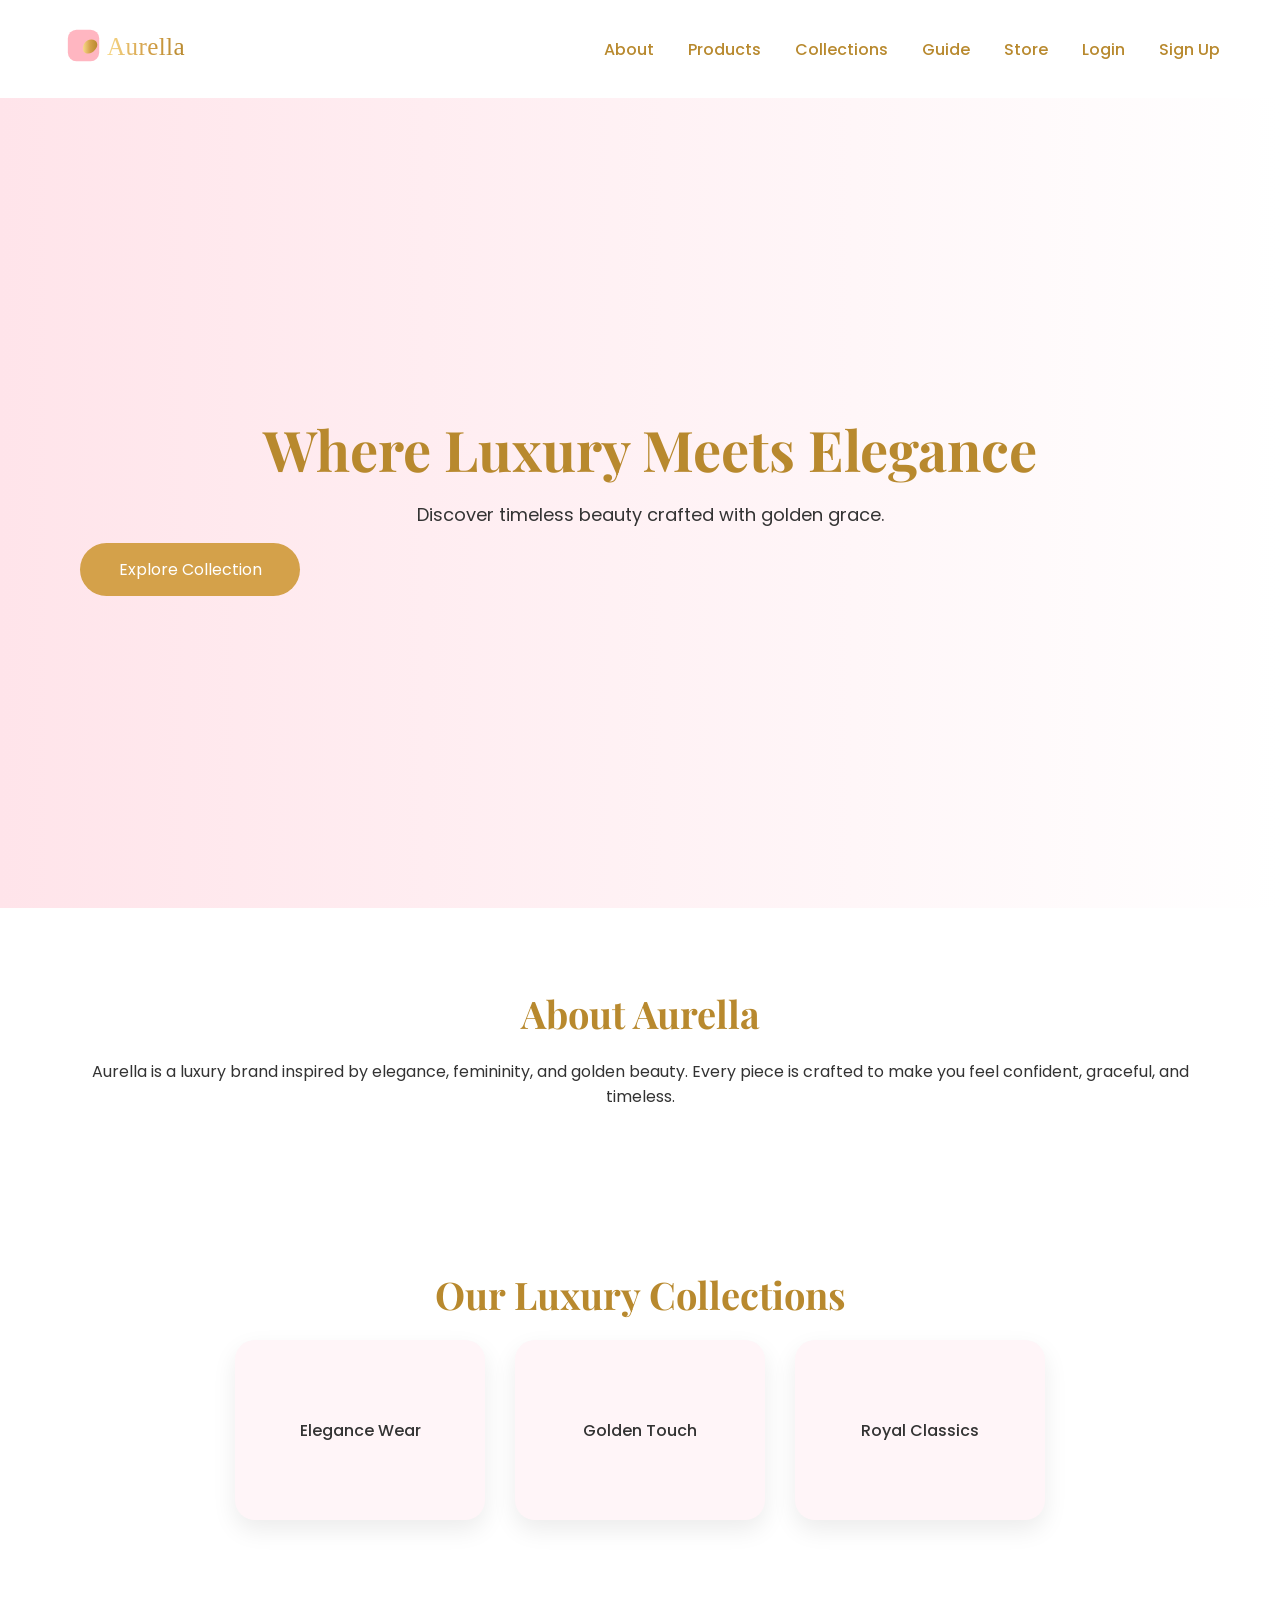
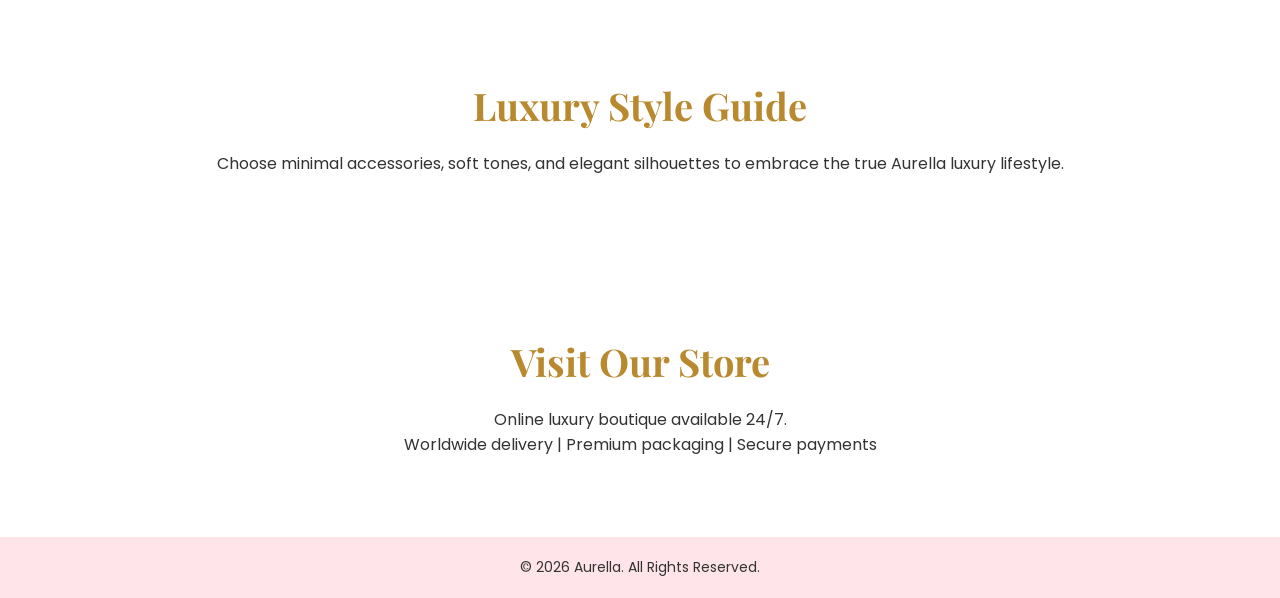
==== Aurella_Clone/index.html @ fab37b45 "Update files commit" ====
<!doctype html>
<html lang="en">
  <head>
    <meta charset="UTF-8" />
    <meta name="viewport" content="width=device-width, initial-scale=1.0" />
    <title>Aurella | Luxury Redefined</title>

    <link rel="stylesheet" href="style.css" />
    <link
      href="https://fonts.googleapis.com/css2?family=Playfair+Display:wght@400;600&family=Poppins:wght@300;400;500&display=swap"
      rel="stylesheet" />
  </head>

  <body>
    <!-- HEADER -->
    <header class="navbar">
      <div class="logo">
        <img src="aurella_logo_custom.svg" alt="Aurella Luxury Logo" />
      </div>
      <nav>
        <a href="#about">About</a>
        <a href="product.html">Products</a>
        <a href="#collection">Collections</a>
        <a href="#guide">Guide</a>
        <a href="#store">Store</a>
        <a href="login.html" class="auth-btn">Login</a>
        <a href="signup.html" class="auth-btn signup">Sign Up</a>
      </nav>
    </header>

    <!-- HERO / MAIN -->
    <section class="main">
      <h1>Where Luxury Meets Elegance</h1>
      <p>Discover timeless beauty crafted with golden grace.</p>
      <a href="product.html" class="main- btn">Explore Collection</a>
    </section>

    <!-- ABOUT -->
    <section id="about">
      <h2>About Aurella</h2>
      <p>
        Aurella is a luxury brand inspired by elegance, femininity, and golden
        beauty. Every piece is crafted to make you feel confident, graceful, and
        timeless.
      </p>
    </section>

    <!-- COLLECTION -->
    <section id="collection">
      <h2>Our Luxury Collections</h2>
      <div class="cards">
        <div class="card">Elegance Wear</div>
        <div class="card">Golden Touch</div>
        <div class="card">Royal Classics</div>
      </div>
    </section>

    <!-- GUIDE -->
    <section id="guide">
      <h2>Luxury Style Guide</h2>
      <p>
        Choose minimal accessories, soft tones, and elegant silhouettes to
        embrace the true Aurella luxury lifestyle.
      </p>
    </section>

    <!-- STORE -->
    <section id="store">
      <h2>Visit Our Store</h2>
      <p>
        Online luxury boutique available 24/7.<br />
        Worldwide delivery | Premium packaging | Secure payments
      </p>
    </section>

    <!-- FOOTER -->
    <footer class="footer">
      <p>© 2026 Aurella. All Rights Reserved.</p>
    </footer>

    <script src="script.js"></script>
  </body>
</html>
---- Aurella_Clone/style.css ----
* {
  margin: 0;
  padding: 0;
  box-sizing: border-box;
}

body {
  font-family: "Poppins", sans-serif;
  background: #fff;
  color: #333;
}

/* ================= USER (Login / Signup) ================= */
.user {
  min-height: 80vh;
  display: flex;
  flex-direction: column;
  justify-content: center;
  align-items: center;
  background: linear-gradient(to right, #ffe4ea, #fff);
}

.user h2 {
  font-family: "Playfair Display", serif;
  color: #b8892e;
  font-size: 36px;
  margin-bottom: 20px;
}

.user form {
  background: white;
  padding: 40px;
  border-radius: 20px;
  width: 350px;
  box-shadow: 0 20px 40px rgba(0, 0, 0, 0.1);
}

.user input {
  width: 100%;
  padding: 12px;
  margin-bottom: 15px;
  border-radius: 30px;
  border: 1px solid #ddd;
}

.user button {
  width: 100%;
  padding: 12px;
  background-color: #d4a14a;
  border: none;
  color: white;
  font-size: 16px;
  border-radius: 30px;
  cursor: pointer;
}

.user a {
  color: #b8892e;
  text-decoration: none;
  font-weight: 500;
}

/* ================= NAVBAR ================= */
.navbar {
  display: flex;
  justify-content: space-between;
  align-items: center;
  padding: 18px 60px;
  position: sticky;
  top: 0;
  background: #fff;
  z-index: 10;
}

.logo img {
  height: 55px;
}

nav a {
  margin-left: 30px;
  text-decoration: none;
  color: #b8892e;
  font-weight: 500;
}

/* ================= HOME MAIN ================= */
.main {
  height: 90vh;
  background: linear-gradient(to right, #ffe4ea, #fff);
  display: flex;
  flex-direction: column;
  justify-content: center;
  padding-left: 80px;
}

.main h1 {
  font-family: "Playfair Display", serif;
  font-size: 56px;
  color: #b8892e;
}

.main p {
  margin: 15px 0;
  font-size: 18px;
}

.main .btn {
  display: inline-block;
  width: 220px;
  padding: 14px;
  text-align: center;
  background: #d4a14a;
  color: white;
  text-decoration: none;
  border-radius: 30px;
  font-size: 16px;
}

/* ================= SECTIONS ================= */
section {
  padding: 80px 60px;
  text-align: center;
}

section h2 {
  font-family: "Playfair Display", serif;
  font-size: 38px;
  color: #b8892e;
  margin-bottom: 20px;
}

/* ================= COLLECTION ================= */
.cards {
  display: flex;
  justify-content: center;
  gap: 30px;
}

.card {
  width: 250px;
  height: 180px;
  background: #fff5f8;
  border-radius: 20px;
  display: flex;
  align-items: center;
  justify-content: center;
  font-weight: 500;
  box-shadow: 0 10px 25px rgba(0, 0, 0, 0.08);
}

/* ================= PRODUCT ================= */
.product-main {
  height: 40vh;
  background: linear-gradient(to right, #ffe4ea, #fff);
  display: flex;
  flex-direction: column;
  justify-content: center;
  align-items: center;
}

.product-main h1 {
  font-family: "Playfair Display", serif;
  font-size: 52px;
  color: #b8892e;
}

.product-main p {
  font-size: 18px;
  margin-top: 10px;
}

.product-card {
  background: #fff;
  border-radius: 20px;
  overflow: hidden;
  text-align: center;
  box-shadow: 0 10px 25px rgba(0, 0, 0, 0.08);
  transition: 0.4s ease;
}

.product-card:hover {
  transform: translateY(-10px);
}

.product-card img {
  width: 50%;
  height: 280px;
  object-fit: contain;
}

.product-card h3 {
  margin: 15px 0 5px;
  font-size: 18px;
}

.product-card p {
  font-size: 16px;
  color: #b8892e;
}

.product-card button {
  background: linear-gradient(to right, #f6d365, #d4a14a);
  border: none;
  padding: 10px 25px;
  color: #fff;
  font-size: 14px;
  border-radius: 30px;
  cursor: pointer;
}

/* ================= FOOTER ================= */
.footer {
  background: #ffe4ea;
  padding: 20px;
  text-align: center;
  font-size: 14px;
}
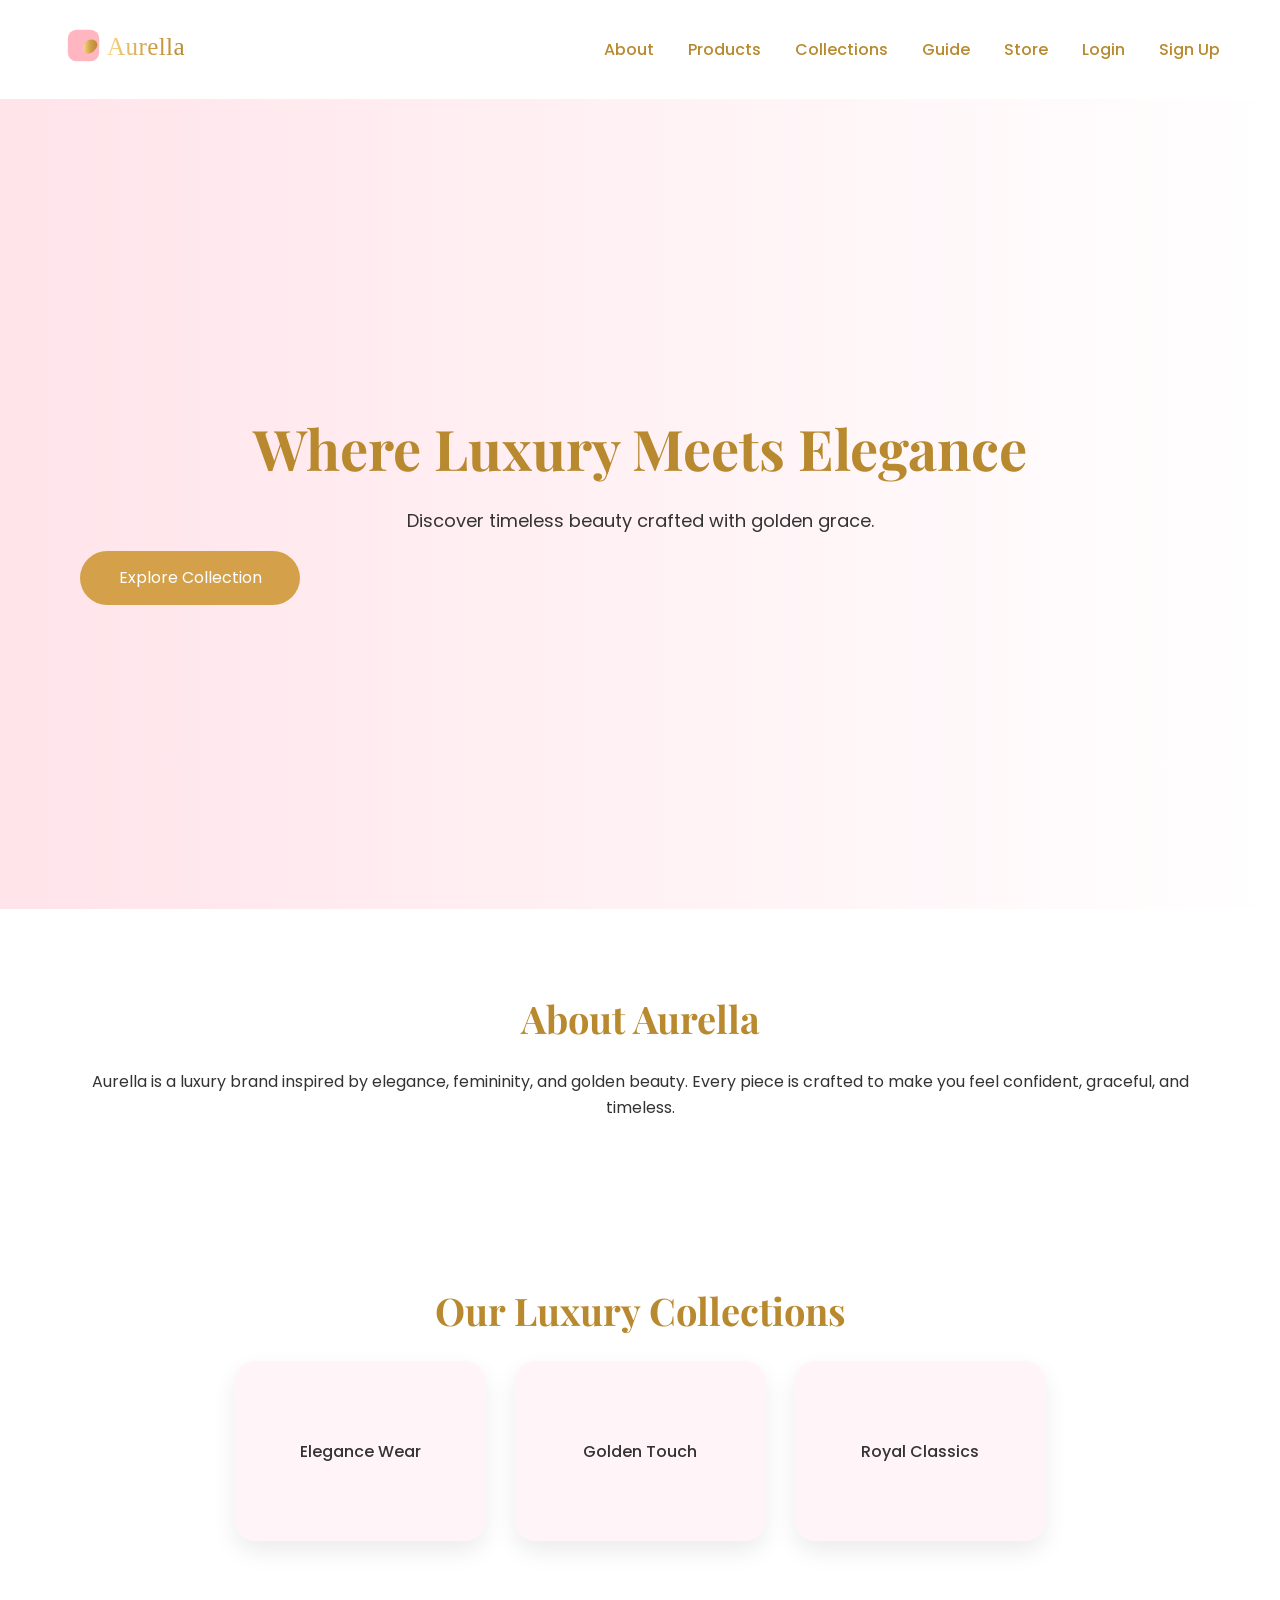
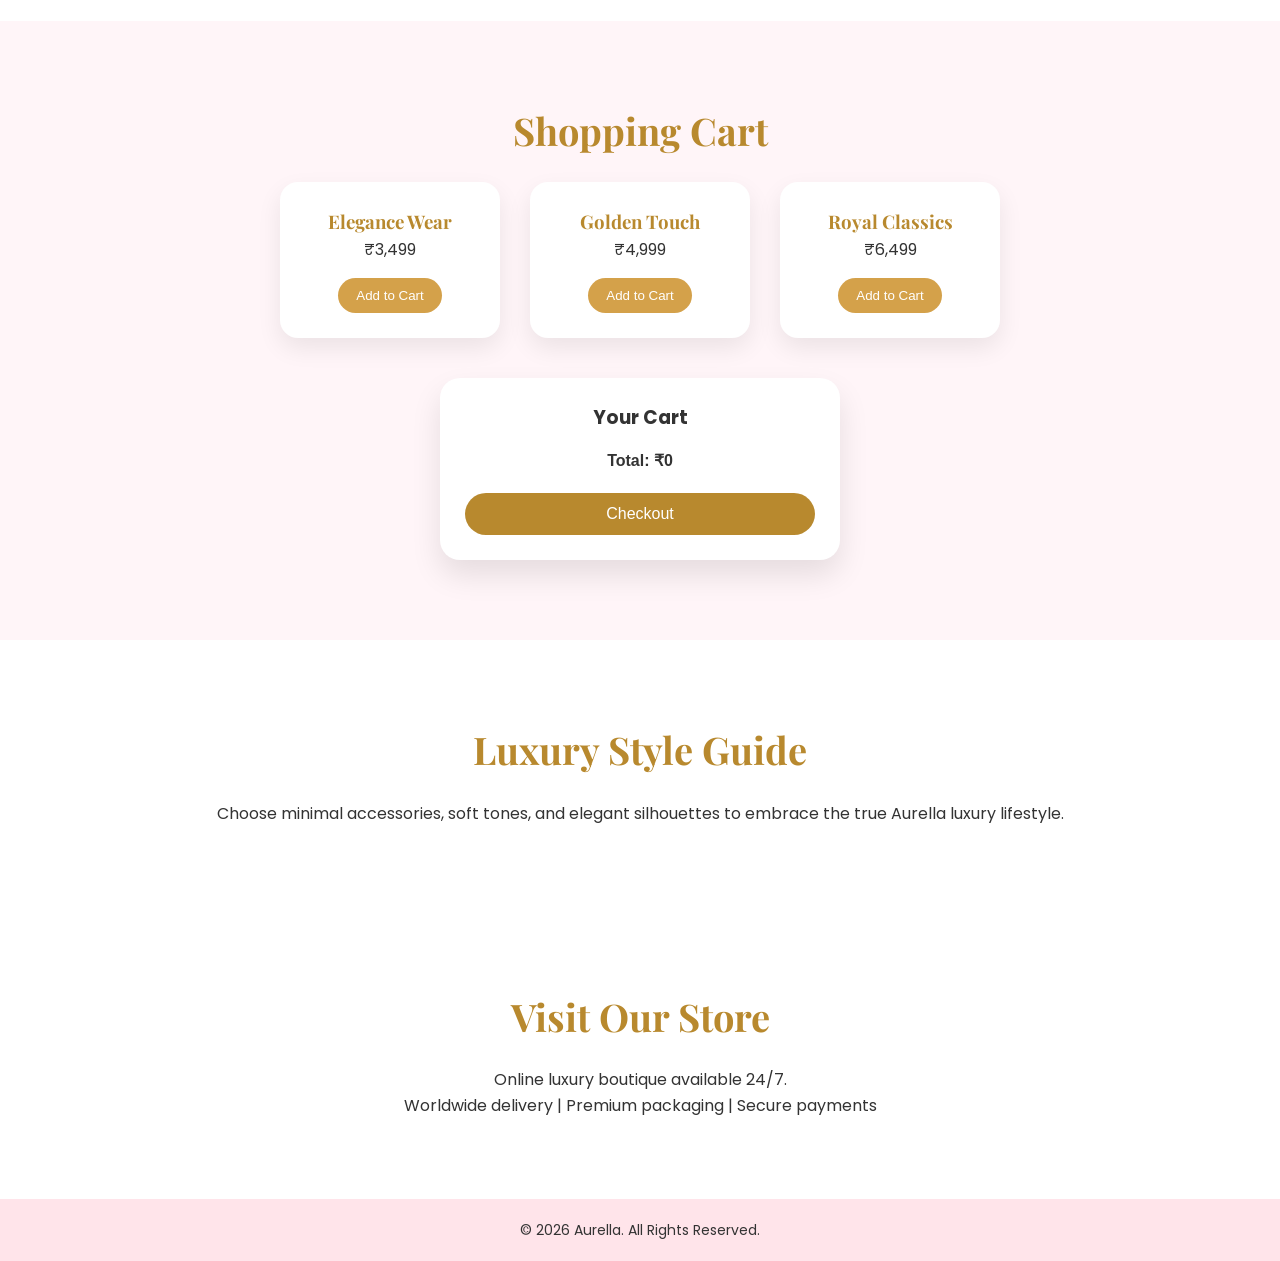
==== commit 4626e609: "Updates file commit" ====
--- a/Aurella_Clone/index.html
+++ b/Aurella_Clone/index.html
@@ -55,6 +55,39 @@
       </div>
     </section>
 
+    <!--Shopping Cart-->
+    <section class="cart-section" id="cart">
+      <h2>Shopping Cart</h2>
+
+      <div class="products">
+        <div class="product">
+          <h3>Elegance Wear</h3>
+          <p>₹3,499</p>
+          <button onclick="addToCart('Elegance Wear', 3499)">
+            Add to Cart
+          </button>
+        </div>
+        <div class="product">
+          <h3>Golden Touch</h3>
+          <p>₹4,999</p>
+          <button onclick="addToCart('Golden Touch', 4999)">Add to Cart</button>
+        </div>
+        <div class="product">
+          <h3>Royal Classics</h3>
+          <p>₹6,499</p>
+          <button onclick="addToCart('Royal Classics', 6499)">
+            Add to Cart
+          </button>
+        </div>
+      </div>
+
+      <div class="cart-box">
+        <h3>Your Cart</h3>
+        <ul id="cart-items"></ul>
+        <p class="total">Total: ₹<span id="total">0</span></p>
+        <button class="checkout" onclick="checkout()">Checkout</button>
+      </div>
+    </section>
     <!-- GUIDE -->
     <section id="guide">
       <h2>Luxury Style Guide</h2>
--- a/Aurella_Clone/style.css
+++ b/Aurella_Clone/style.css
@@ -1,3 +1,4 @@
+/*  GLOBAL  */
 * {
   margin: 0;
   padding: 0;
@@ -8,9 +9,10 @@
   font-family: "Poppins", sans-serif;
   background: #fff;
   color: #333;
-}
-
-/* ================= USER (Login / Signup) ================= */
+  line-height: 1.6;
+}
+
+/*  USER (Login / Signup)  */
 .user {
   min-height: 80vh;
   display: flex;
@@ -28,19 +30,25 @@
 }
 
 .user form {
-  background: white;
+  background: #fff;
   padding: 40px;
   border-radius: 20px;
-  width: 350px;
+  width: 100%;
+  max-width: 350px;
   box-shadow: 0 20px 40px rgba(0, 0, 0, 0.1);
 }
 
 .user input {
   width: 100%;
-  padding: 12px;
+  padding: 12px 16px;
   margin-bottom: 15px;
   border-radius: 30px;
   border: 1px solid #ddd;
+  outline: none;
+}
+
+.user input:focus {
+  border-color: #d4a14a;
 }
 
 .user button {
@@ -48,7 +56,7 @@
   padding: 12px;
   background-color: #d4a14a;
   border: none;
-  color: white;
+  color: #fff;
   font-size: 16px;
   border-radius: 30px;
   cursor: pointer;
@@ -60,7 +68,7 @@
   font-weight: 500;
 }
 
-/* ================= NAVBAR ================= */
+/*  NAVBAR  */
 .navbar {
   display: flex;
   justify-content: space-between;
@@ -69,7 +77,7 @@
   position: sticky;
   top: 0;
   background: #fff;
-  z-index: 10;
+  z-index: 100;
 }
 
 .logo img {
@@ -81,16 +89,21 @@
   text-decoration: none;
   color: #b8892e;
   font-weight: 500;
-}
-
-/* ================= HOME MAIN ================= */
+  transition: 0.3s;
+}
+
+nav a:hover {
+  color: #d4a14a;
+}
+
+/*  HOME MAIN  */
 .main {
-  height: 90vh;
+  min-height: 90vh;
   background: linear-gradient(to right, #ffe4ea, #fff);
   display: flex;
   flex-direction: column;
   justify-content: center;
-  padding-left: 80px;
+  padding: 0 80px;
 }
 
 .main h1 {
@@ -110,13 +123,13 @@
   padding: 14px;
   text-align: center;
   background: #d4a14a;
-  color: white;
+  color: #fff;
   text-decoration: none;
   border-radius: 30px;
   font-size: 16px;
 }
 
-/* ================= SECTIONS ================= */
+/*  SECTIONS  */
 section {
   padding: 80px 60px;
   text-align: center;
@@ -129,11 +142,12 @@
   margin-bottom: 20px;
 }
 
-/* ================= COLLECTION ================= */
+/*  COLLECTION  */
 .cards {
   display: flex;
   justify-content: center;
   gap: 30px;
+  flex-wrap: wrap;
 }
 
 .card {
@@ -148,9 +162,83 @@
   box-shadow: 0 10px 25px rgba(0, 0, 0, 0.08);
 }
 
-/* ================= PRODUCT ================= */
+/* CART  */
+.cart-section {
+  background: #fff5f8;
+}
+
+.products {
+  display: flex;
+  justify-content: center;
+  gap: 30px;
+  margin-bottom: 40px;
+  flex-wrap: wrap;
+}
+
+.product {
+  background: #fff;
+  padding: 25px;
+  width: 220px;
+  border-radius: 18px;
+  box-shadow: 0 10px 25px rgba(0, 0, 0, 0.08);
+}
+
+.product h3 {
+  font-family: "Playfair Display", serif;
+  color: #b8892e;
+}
+
+.product button {
+  margin-top: 15px;
+  padding: 10px 18px;
+  border: none;
+  background: #d4a14a;
+  color: #fff;
+  border-radius: 20px;
+  cursor: pointer;
+}
+
+.cart-box {
+  max-width: 400px;
+  margin: auto;
+  background: #fff;
+  padding: 25px;
+  border-radius: 20px;
+  box-shadow: 0 15px 30px rgba(0, 0, 0, 0.1);
+}
+
+.cart-box ul {
+  list-style: none;
+  margin: 15px 0;
+  padding: 0;
+}
+
+.cart-box li {
+  display: flex;
+  justify-content: space-between;
+  margin-bottom: 10px;
+}
+
+.total {
+  font-weight: 600;
+  margin-top: 15px;
+}
+
+.checkout {
+  width: 100%;
+  margin-top: 20px;
+  padding: 12px;
+  border: none;
+  background: #b8892e;
+  color: #fff;
+  font-size: 16px;
+  border-radius: 25px;
+  cursor: pointer;
+}
+
+/*  PRODUCT  */
 .product-main {
-  height: 40vh;
+  min-height: 40vh;
   background: linear-gradient(to right, #ffe4ea, #fff);
   display: flex;
   flex-direction: column;
@@ -175,7 +263,7 @@
   overflow: hidden;
   text-align: center;
   box-shadow: 0 10px 25px rgba(0, 0, 0, 0.08);
-  transition: 0.4s ease;
+  transition: transform 0.4s ease;
 }
 
 .product-card:hover {
@@ -183,9 +271,11 @@
 }
 
 .product-card img {
-  width: 50%;
+  width: 100%;
+  max-width: 220px;
   height: 280px;
   object-fit: contain;
+  margin: auto;
 }
 
 .product-card h3 {
@@ -199,6 +289,7 @@
 }
 
 .product-card button {
+  margin: 15px 0 25px;
   background: linear-gradient(to right, #f6d365, #d4a14a);
   border: none;
   padding: 10px 25px;
@@ -208,7 +299,7 @@
   cursor: pointer;
 }
 
-/* ================= FOOTER ================= */
+/*  FOOTER  */
 .footer {
   background: #ffe4ea;
   padding: 20px;
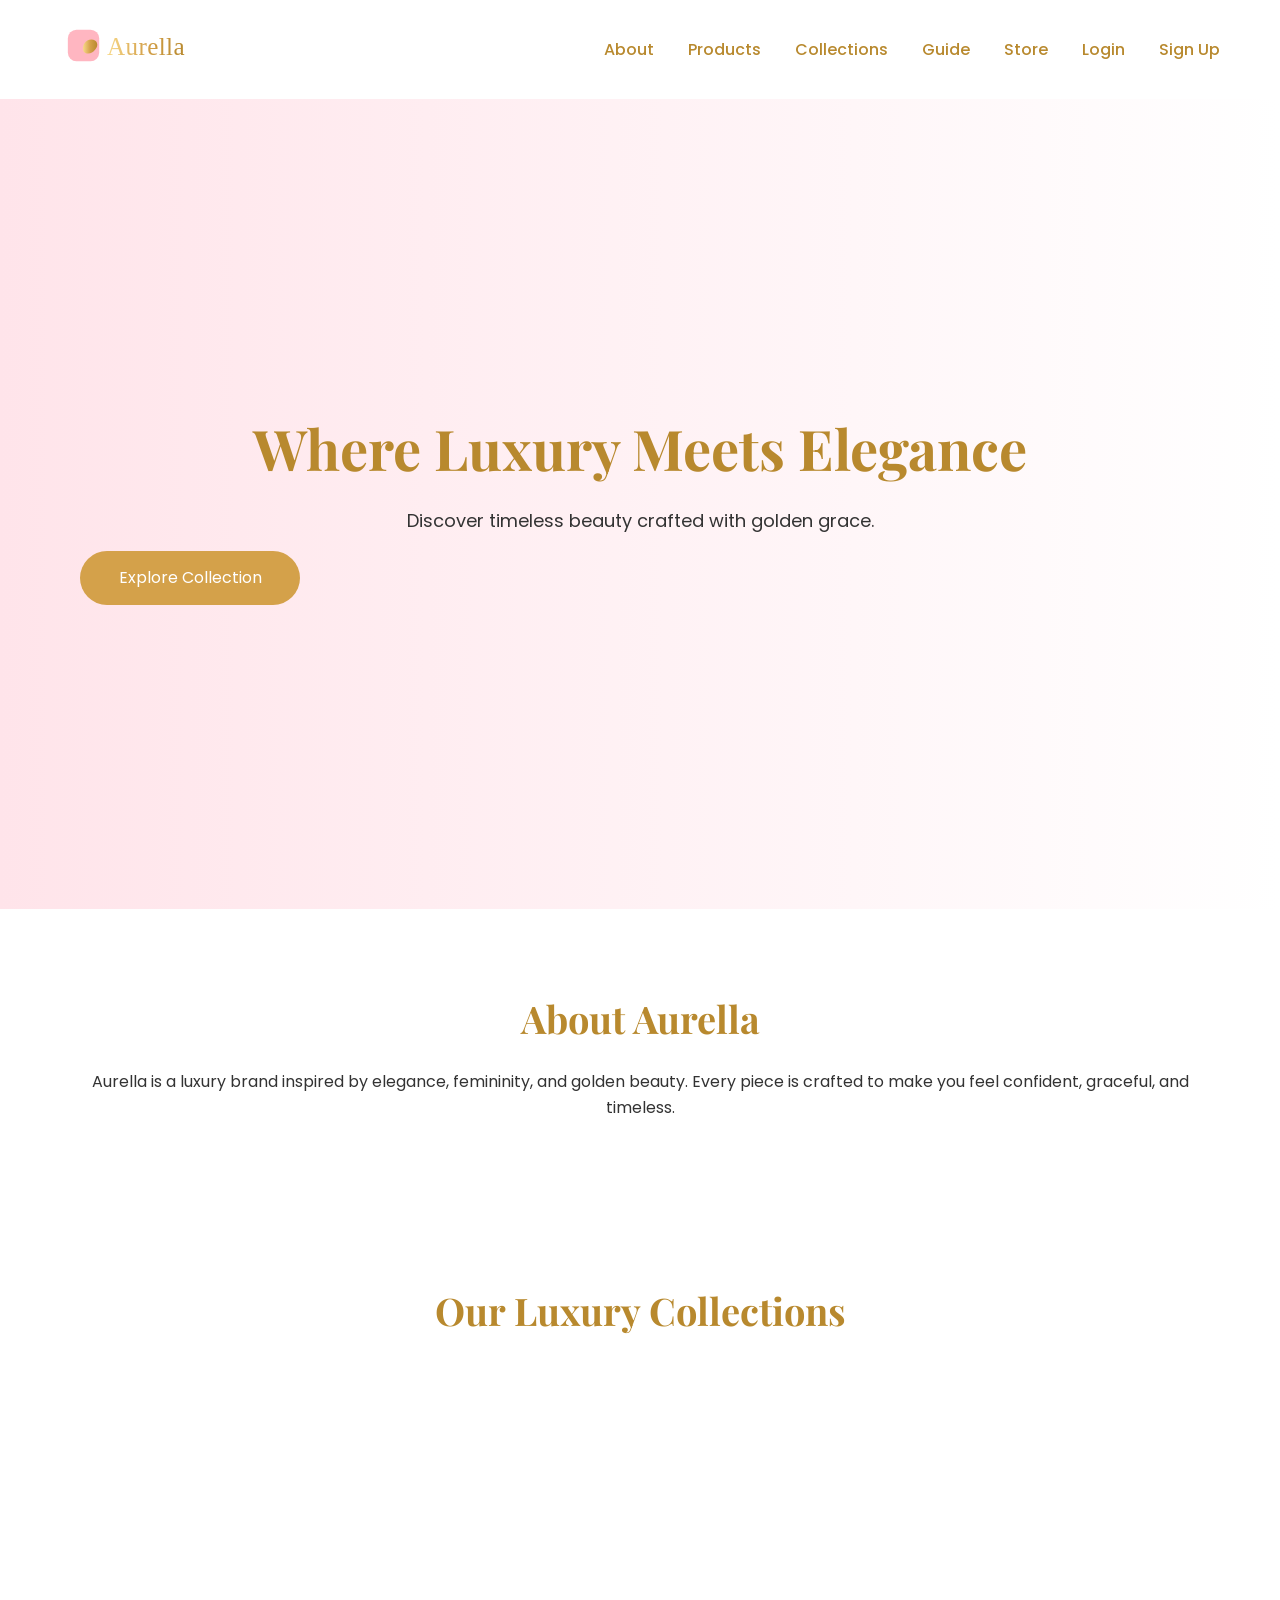
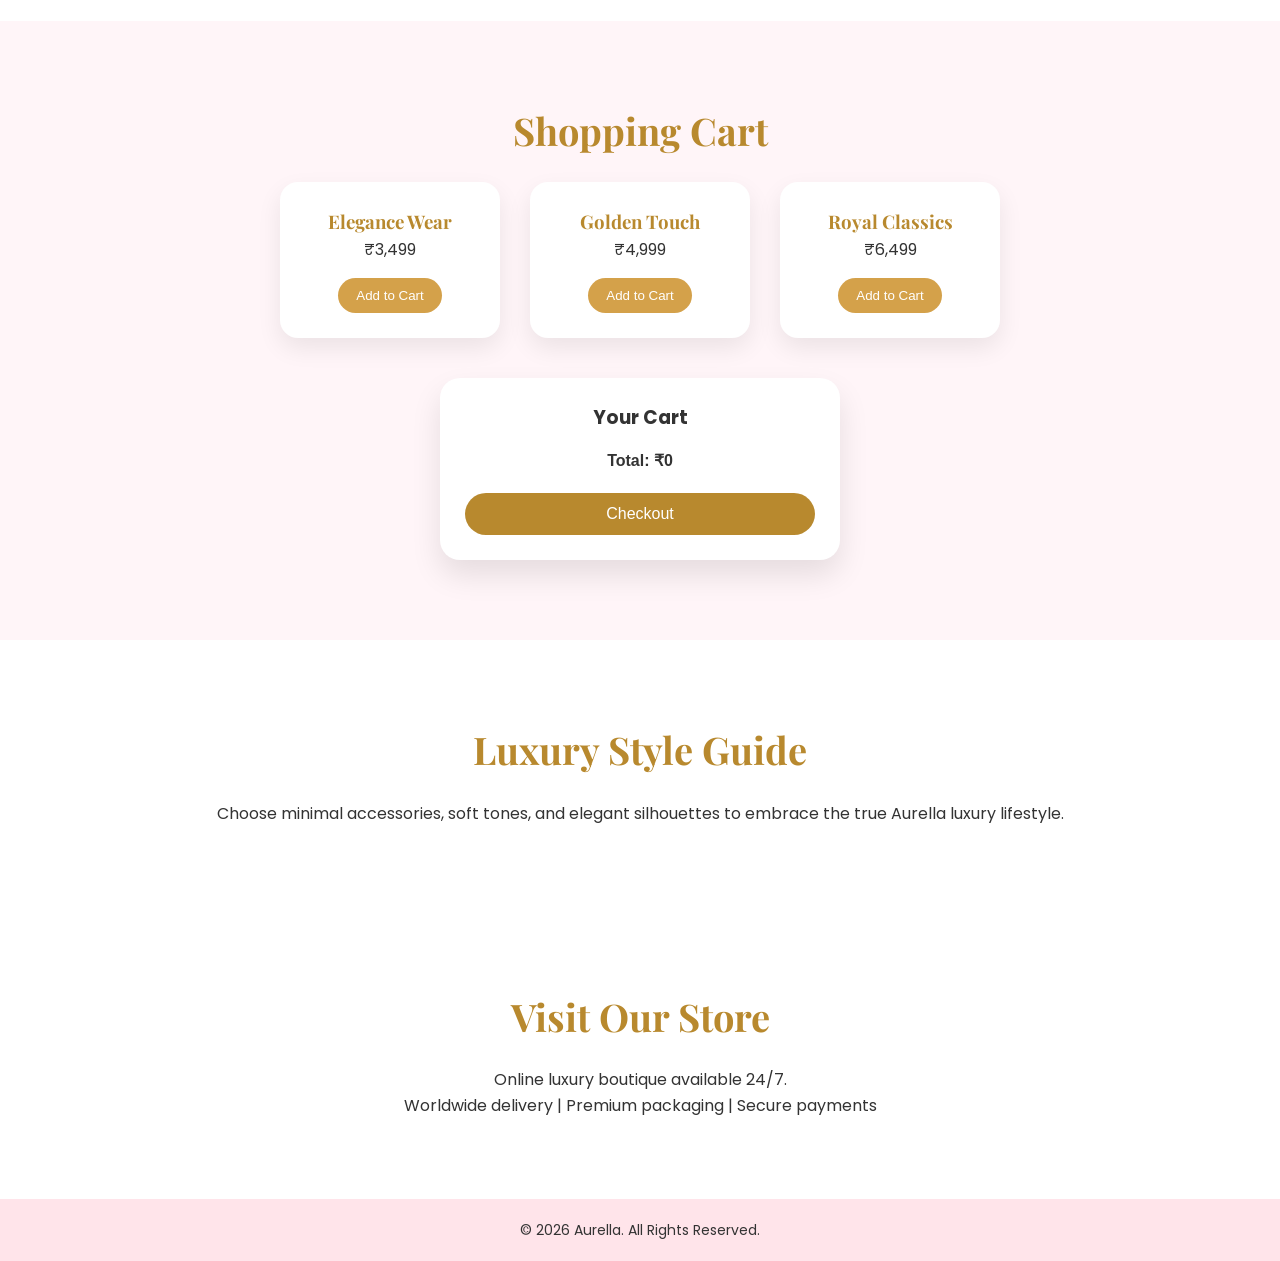
==== commit 62c6393d: "update" ====
--- a/Aurella_Clone/index.html
+++ b/Aurella_Clone/index.html
@@ -17,7 +17,8 @@
       <div class="logo">
         <img src="aurella_logo_custom.svg" alt="Aurella Luxury Logo" />
       </div>
-      <nav>
+      <div class="menu-icon" onclick="toggleMenu()">☰</div>
+      <nav id="navLinks">
         <a href="#about">About</a>
         <a href="product.html">Products</a>
         <a href="#collection">Collections</a>
@@ -29,14 +30,14 @@
     </header>
 
     <!-- HERO / MAIN -->
-    <section class="main">
+    <section class="main reveal">
       <h1>Where Luxury Meets Elegance</h1>
       <p>Discover timeless beauty crafted with golden grace.</p>
       <a href="product.html" class="main- btn">Explore Collection</a>
     </section>
 
     <!-- ABOUT -->
-    <section id="about">
+    <section id="about" class="about reveal">
       <h2>About Aurella</h2>
       <p>
         Aurella is a luxury brand inspired by elegance, femininity, and golden
@@ -46,12 +47,12 @@
     </section>
 
     <!-- COLLECTION -->
-    <section id="collection">
+    <section id="collection" class="collection reveal">
       <h2>Our Luxury Collections</h2>
       <div class="cards">
-        <div class="card">Elegance Wear</div>
-        <div class="card">Golden Touch</div>
-        <div class="card">Royal Classics</div>
+        <div class="card reveal slide-left">Elegance Wear</div>
+        <div class="card reveal">Golden Touch</div>
+        <div class="card reveal slide-right">Royal Classics</div>
       </div>
     </section>
 
@@ -89,7 +90,7 @@
       </div>
     </section>
     <!-- GUIDE -->
-    <section id="guide">
+    <section id="guide" class="guide reveal">
       <h2>Luxury Style Guide</h2>
       <p>
         Choose minimal accessories, soft tones, and elegant silhouettes to
@@ -98,7 +99,7 @@
     </section>
 
     <!-- STORE -->
-    <section id="store">
+    <section id="store" class="store reveal">
       <h2>Visit Our Store</h2>
       <p>
         Online luxury boutique available 24/7.<br />
--- a/Aurella_Clone/style.css
+++ b/Aurella_Clone/style.css
@@ -306,3 +306,123 @@
   text-align: center;
   font-size: 14px;
 }
+
+/* mobile responsive */
+.menu-icon {
+  display: none;
+  font-size: 28px;
+  color: #b8892e;
+  cursor: pointer;
+}
+/* tablets */
+@media (max-width: 992px) {
+  .main {
+    padding-left: 40px;
+    height: auto;
+    padding-top: 100px;
+    padding-bottom: 80px;
+  }
+
+  .main h1 {
+    font-size: 42px;
+  }
+
+  .cards {
+    flex-wrap: wrap;
+  }
+}
+
+/* Mobiles */
+@media (max-width: 768px) {
+  .navbar {
+    padding: 15px 25px;
+  }
+
+  .menu-icon {
+    display: block;
+  }
+
+  nav {
+    position: absolute;
+    top: 70px;
+    right: 0;
+    background: white;
+    width: 100%;
+    text-align: center;
+    display: none;
+    box-shadow: 0 10px 25px rgba(0, 0, 0, 0.08);
+  }
+
+  nav a {
+    display: block;
+    padding: 15px;
+    margin: 0;
+    border-bottom: 1px solid #f5f5f5;
+  }
+
+  .main {
+    padding: 60px 25px;
+    text-align: center;
+  }
+  .hero h1 {
+    font-size: 36px;
+  }
+
+  .hero p {
+    font-size: 16px;
+  }
+
+  .hero button {
+    margin: auto;
+  }
+
+  section {
+    padding: 60px 25px;
+  }
+
+  .cards {
+    flex-direction: column;
+    align-items: center;
+  }
+
+  .card {
+    width: 90%;
+  }
+}
+
+/* Small Phones */
+@media (max-width: 480px) {
+  .hero h1 {
+    font-size: 30px;
+  }
+
+  section h2 {
+    font-size: 30px;
+  }
+}
+
+/* scroll animation base */
+.reveal {
+  opacity: 0;
+  transform: translateY(60px);
+  transition: all 0.9s ease;
+}
+
+.reveal.active {
+  opacity: 1;
+  transform: translateY(0);
+}
+
+/* Slide animations */
+.slide-left {
+  transform: translateX(-80px);
+}
+
+.slide-right {
+  transform: translateX(80px);
+}
+
+.slide-left.active,
+.slide-right.active {
+  transform: translateX(0);
+}
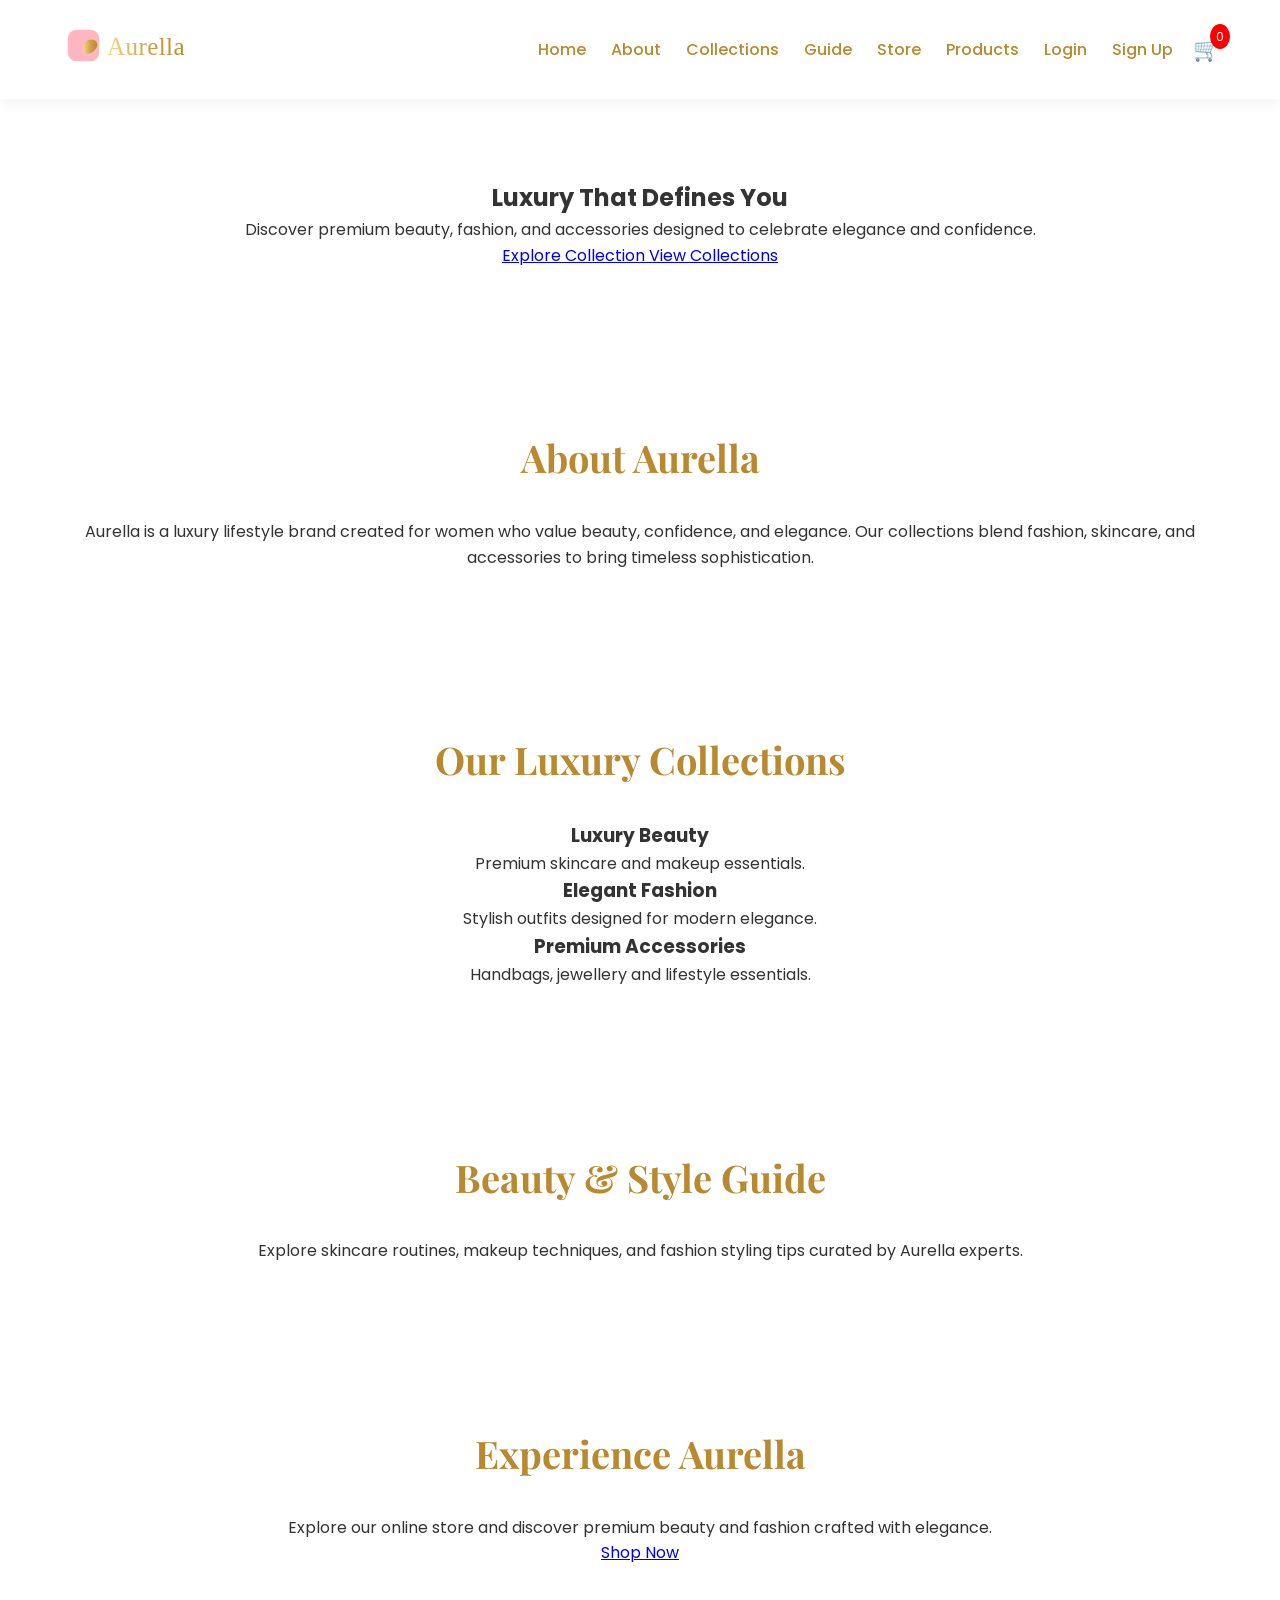
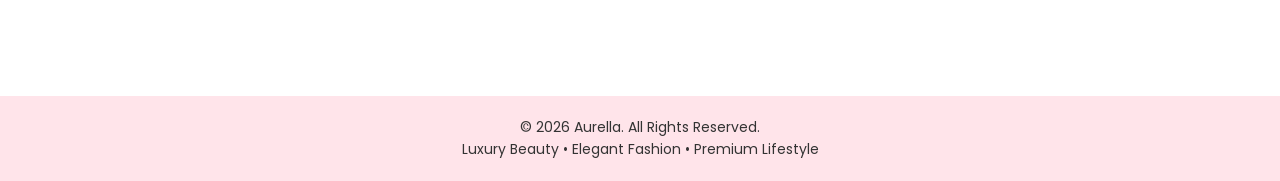
==== commit 0184acaf: "update" ====
--- a/Aurella_Clone/index.html
+++ b/Aurella_Clone/index.html
@@ -1,117 +1,191 @@
 <!doctype html>
 <html lang="en">
-  <head>
-    <meta charset="UTF-8" />
-    <meta name="viewport" content="width=device-width, initial-scale=1.0" />
-    <title>Aurella | Luxury Redefined</title>
 
-    <link rel="stylesheet" href="style.css" />
-    <link
-      href="https://fonts.googleapis.com/css2?family=Playfair+Display:wght@400;600&family=Poppins:wght@300;400;500&display=swap"
-      rel="stylesheet" />
-  </head>
+<head>
 
-  <body>
-    <!-- HEADER -->
-    <header class="navbar">
-      <div class="logo">
-        <img src="aurella_logo_custom.svg" alt="Aurella Luxury Logo" />
-      </div>
-      <div class="menu-icon" onclick="toggleMenu()">☰</div>
-      <nav id="navLinks">
-        <a href="#about">About</a>
-        <a href="product.html">Products</a>
-        <a href="#collection">Collections</a>
-        <a href="#guide">Guide</a>
-        <a href="#store">Store</a>
-        <a href="login.html" class="auth-btn">Login</a>
-        <a href="signup.html" class="auth-btn signup">Sign Up</a>
-      </nav>
-    </header>
+<meta charset="UTF-8">
+<meta name="viewport" content="width=device-width, initial-scale=1.0">
 
-    <!-- HERO / MAIN -->
-    <section class="main reveal">
-      <h1>Where Luxury Meets Elegance</h1>
-      <p>Discover timeless beauty crafted with golden grace.</p>
-      <a href="product.html" class="main- btn">Explore Collection</a>
-    </section>
+<title>Aurella | Luxury Redefined</title>
 
-    <!-- ABOUT -->
-    <section id="about" class="about reveal">
-      <h2>About Aurella</h2>
-      <p>
-        Aurella is a luxury brand inspired by elegance, femininity, and golden
-        beauty. Every piece is crafted to make you feel confident, graceful, and
-        timeless.
-      </p>
-    </section>
+<link rel="stylesheet" href="style.css">
 
-    <!-- COLLECTION -->
-    <section id="collection" class="collection reveal">
-      <h2>Our Luxury Collections</h2>
-      <div class="cards">
-        <div class="card reveal slide-left">Elegance Wear</div>
-        <div class="card reveal">Golden Touch</div>
-        <div class="card reveal slide-right">Royal Classics</div>
-      </div>
-    </section>
+<link href="https://fonts.googleapis.com/css2?family=Playfair+Display:wght@400;600&family=Poppins:wght@300;400;500&display=swap" rel="stylesheet">
 
-    <!--Shopping Cart-->
-    <section class="cart-section" id="cart">
-      <h2>Shopping Cart</h2>
+</head>
 
-      <div class="products">
-        <div class="product">
-          <h3>Elegance Wear</h3>
-          <p>₹3,499</p>
-          <button onclick="addToCart('Elegance Wear', 3499)">
-            Add to Cart
-          </button>
-        </div>
-        <div class="product">
-          <h3>Golden Touch</h3>
-          <p>₹4,999</p>
-          <button onclick="addToCart('Golden Touch', 4999)">Add to Cart</button>
-        </div>
-        <div class="product">
-          <h3>Royal Classics</h3>
-          <p>₹6,499</p>
-          <button onclick="addToCart('Royal Classics', 6499)">
-            Add to Cart
-          </button>
-        </div>
-      </div>
+<body>
 
-      <div class="cart-box">
-        <h3>Your Cart</h3>
-        <ul id="cart-items"></ul>
-        <p class="total">Total: ₹<span id="total">0</span></p>
-        <button class="checkout" onclick="checkout()">Checkout</button>
-      </div>
-    </section>
-    <!-- GUIDE -->
-    <section id="guide" class="guide reveal">
-      <h2>Luxury Style Guide</h2>
-      <p>
-        Choose minimal accessories, soft tones, and elegant silhouettes to
-        embrace the true Aurella luxury lifestyle.
-      </p>
-    </section>
 
-    <!-- STORE -->
-    <section id="store" class="store reveal">
-      <h2>Visit Our Store</h2>
-      <p>
-        Online luxury boutique available 24/7.<br />
-        Worldwide delivery | Premium packaging | Secure payments
-      </p>
-    </section>
+<!-- NAVBAR -->
 
-    <!-- FOOTER -->
-    <footer class="footer">
-      <p>© 2026 Aurella. All Rights Reserved.</p>
-    </footer>
+<header class="navbar">
 
-    <script src="script.js"></script>
-  </body>
-</html>
+<div class="logo">
+<a href="index.html">
+<img src="aurella_logo_custom.svg" alt="Aurella Logo">
+</a>
+</div>
+
+<div class="menu-icon" onclick="toggleMenu()">☰</div>
+
+<nav id="navLinks">
+
+<a href="index.html">Home</a>
+<a href="#about">About</a>
+<a href="#collection">Collections</a>
+<a href="#guide">Guide</a>
+<a href="#store">Store</a>
+<a href="product.html">Products</a>
+<a href="login.html">Login</a>
+<a href="signup.html">Sign Up</a>
+
+<div class="cart-icon">
+🛒
+<span id="cart-count">0</span>
+</div>
+
+</nav>
+
+</header>
+
+
+
+<!-- HERO SECTION -->
+
+<section class="hero">
+
+<div class="hero-content reveal">
+
+<h1>Luxury That Defines You</h1>
+
+<p>
+Discover premium beauty, fashion, and accessories designed
+to celebrate elegance and confidence.
+</p>
+
+<div class="hero-buttons">
+
+<a href="product.html" class="btn">
+Explore Collection
+</a>
+
+<a href="#collection" class="btn-outline">
+View Collections
+</a>
+
+</div>
+
+</div>
+
+</section>
+
+
+
+<!-- ABOUT -->
+
+<section id="about" class="about reveal">
+
+<h2>About Aurella</h2>
+
+<p>
+Aurella is a luxury lifestyle brand created for women who value
+beauty, confidence, and elegance. Our collections blend fashion,
+skincare, and accessories to bring timeless sophistication.
+</p>
+
+</section>
+
+
+
+<!-- COLLECTION -->
+
+<section id="collection" class="collection reveal">
+
+<h2>Our Luxury Collections</h2>
+
+<div class="cards">
+
+<div class="card reveal slide-left">
+
+<h3>Luxury Beauty</h3>
+
+<p>Premium skincare and makeup essentials.</p>
+
+</div>
+
+
+<div class="card reveal">
+
+<h3>Elegant Fashion</h3>
+
+<p>Stylish outfits designed for modern elegance.</p>
+
+</div>
+
+
+<div class="card reveal slide-right">
+
+<h3>Premium Accessories</h3>
+
+<p>Handbags, jewellery and lifestyle essentials.</p>
+
+</div>
+
+</div>
+
+</section>
+
+
+
+<!-- GUIDE -->
+
+<section id="guide" class="guide reveal">
+
+<h2>Beauty & Style Guide</h2>
+
+<p>
+Explore skincare routines, makeup techniques,
+and fashion styling tips curated by Aurella experts.
+</p>
+
+</section>
+
+
+
+<!-- STORE -->
+
+<section id="store" class="store reveal">
+
+<h2>Experience Aurella</h2>
+
+<p>
+Explore our online store and discover premium beauty
+and fashion crafted with elegance.
+</p>
+
+<a href="product.html" class="btn">
+Shop Now
+</a>
+
+</section>
+
+
+
+<!-- FOOTER -->
+
+<footer class="footer">
+
+<p>© 2026 Aurella. All Rights Reserved.</p>
+
+<p>Luxury Beauty • Elegant Fashion • Premium Lifestyle</p>
+
+</footer>
+
+
+
+<script src="script.js"></script>
+
+</body>
+
+</html>
--- a/Aurella_Clone/style.css
+++ b/Aurella_Clone/style.css
@@ -1,4 +1,5 @@
-/*  GLOBAL  */
+/* ================= GLOBAL ================= */
+
 * {
   margin: 0;
   padding: 0;
@@ -12,7 +13,221 @@
   line-height: 1.6;
 }
 
-/*  USER (Login / Signup)  */
+/* ================= NAVBAR ================= */
+
+.navbar {
+  display: flex;
+  justify-content: space-between;
+  align-items: center;
+  padding: 18px 60px;
+  position: sticky;
+  top: 0;
+  background: #fff;
+  z-index: 100;
+  box-shadow: 0 4px 12px rgba(0, 0, 0, 0.05);
+}
+
+.logo img {
+  height: 55px;
+}
+
+nav {
+  display: flex;
+  align-items: center;
+}
+
+nav a {
+  margin-left: 25px;
+  text-decoration: none;
+  color: #b8892e;
+  font-weight: 500;
+  transition: 0.3s;
+}
+
+nav a:hover {
+  color: #d4a14a;
+}
+
+/* ================= HERO ================= */
+
+.product-main {
+  min-height: 40vh;
+  background: linear-gradient(to right, #ffe4ea, #fff);
+  display: flex;
+  flex-direction: column;
+  justify-content: center;
+  align-items: center;
+  text-align: center;
+}
+
+.product-main h1 {
+  font-family: "Playfair Display", serif;
+  font-size: 52px;
+  color: #b8892e;
+}
+
+.product-main p {
+  font-size: 18px;
+  margin-top: 10px;
+}
+
+/* ================= SEARCH ================= */
+
+.search-section {
+  text-align: center;
+  margin: 40px 0;
+}
+
+.search-section input {
+  width: 70%;
+  max-width: 500px;
+  padding: 14px 20px;
+  border-radius: 30px;
+  border: 1px solid #d4a14a;
+  font-size: 16px;
+  outline: none;
+}
+
+/* ================= FILTER ================= */
+
+.filter {
+  display: flex;
+  gap: 20px;
+  justify-content: center;
+  margin: 30px;
+  flex-wrap: wrap;
+}
+
+.filter select {
+  padding: 10px;
+  border-radius: 6px;
+  border: 1px solid #ccc;
+}
+
+/* ================= SECTION ================= */
+
+section {
+  padding: 80px 60px;
+  text-align: center;
+}
+
+section h2 {
+  font-family: "Playfair Display", serif;
+  font-size: 38px;
+  color: #b8892e;
+  margin-bottom: 30px;
+}
+
+/* ================= PRODUCT GRID ================= */
+
+.product-grid {
+  display: grid;
+  grid-template-columns: repeat(auto-fit, minmax(220px, 1fr));
+  gap: 30px;
+  max-width: 1100px;
+  margin: auto;
+}
+
+/* ================= PRODUCT CARD ================= */
+
+.product-card {
+  background: #fff;
+  border-radius: 18px;
+  overflow: hidden;
+  text-align: center;
+  box-shadow: 0 10px 25px rgba(0, 0, 0, 0.08);
+  transition: 0.3s;
+  position: relative;
+  padding: 15px;
+}
+
+.product-card:hover {
+  transform: translateY(-10px);
+}
+
+.product-card img {
+  width: 100%;
+  max-width: 220px;
+  height: 260px;
+  object-fit: contain;
+  margin: auto;
+}
+
+.product-card h3 {
+  margin: 12px 0 6px;
+  font-size: 18px;
+}
+
+.product-card p {
+  font-size: 16px;
+  color: #b8892e;
+}
+
+/* remove link underline inside card */
+
+.product-card a {
+  text-decoration: none;
+  color: inherit;
+}
+
+/* ================= BUTTON ================= */
+
+.product-card button {
+  margin: 15px 0;
+  background: linear-gradient(to right, #f6d365, #d4a14a);
+  border: none;
+  padding: 10px 25px;
+  color: #fff;
+  font-size: 14px;
+  border-radius: 30px;
+  cursor: pointer;
+  transition: 0.3s;
+}
+
+.product-card button:hover {
+  transform: scale(1.05);
+}
+
+/* ================= WISHLIST ================= */
+
+.wishlist {
+  position: absolute;
+  top: 12px;
+  right: 14px;
+  font-size: 20px;
+  cursor: pointer;
+  opacity: 0.6;
+  transition: 0.3s;
+}
+
+.wishlist.active {
+  opacity: 1;
+  transform: scale(1.3);
+  color: red;
+}
+
+/* ================= CART ================= */
+
+.cart-icon {
+  position: relative;
+  cursor: pointer;
+  font-size: 22px;
+  margin-left: 20px;
+}
+
+#cart-count {
+  position: absolute;
+  top: -8px;
+  right: -10px;
+  background: red;
+  color: white;
+  border-radius: 50%;
+  padding: 3px 6px;
+  font-size: 12px;
+}
+
+/* ================= LOGIN / SIGNUP ================= */
+
 .user {
   min-height: 80vh;
   display: flex;
@@ -20,13 +235,14 @@
   justify-content: center;
   align-items: center;
   background: linear-gradient(to right, #ffe4ea, #fff);
+  padding: 40px 20px;
 }
 
 .user h2 {
   font-family: "Playfair Display", serif;
   color: #b8892e;
   font-size: 36px;
-  margin-bottom: 20px;
+  margin-bottom: 25px;
 }
 
 .user form {
@@ -34,8 +250,10 @@
   padding: 40px;
   border-radius: 20px;
   width: 100%;
-  max-width: 350px;
-  box-shadow: 0 20px 40px rgba(0, 0, 0, 0.1);
+  max-width: 380px;
+  box-shadow: 0 20px 40px rgba(0, 0, 0, 0.08);
+  display: flex;
+  flex-direction: column;
 }
 
 .user input {
@@ -45,6 +263,7 @@
   border-radius: 30px;
   border: 1px solid #ddd;
   outline: none;
+  font-size: 14px;
 }
 
 .user input:focus {
@@ -54,285 +273,111 @@
 .user button {
   width: 100%;
   padding: 12px;
-  background-color: #d4a14a;
+  background: #d4a14a;
   border: none;
   color: #fff;
   font-size: 16px;
   border-radius: 30px;
   cursor: pointer;
-}
-
-.user a {
-  color: #b8892e;
-  text-decoration: none;
-  font-weight: 500;
-}
-
-/*  NAVBAR  */
-.navbar {
-  display: flex;
-  justify-content: space-between;
-  align-items: center;
-  padding: 18px 60px;
-  position: sticky;
-  top: 0;
-  background: #fff;
-  z-index: 100;
-}
-
-.logo img {
-  height: 55px;
-}
-
-nav a {
-  margin-left: 30px;
-  text-decoration: none;
-  color: #b8892e;
-  font-weight: 500;
   transition: 0.3s;
 }
 
-nav a:hover {
-  color: #d4a14a;
-}
-
-/*  HOME MAIN  */
-.main {
-  min-height: 90vh;
-  background: linear-gradient(to right, #ffe4ea, #fff);
-  display: flex;
-  flex-direction: column;
-  justify-content: center;
-  padding: 0 80px;
-}
-
-.main h1 {
-  font-family: "Playfair Display", serif;
-  font-size: 56px;
-  color: #b8892e;
-}
-
-.main p {
-  margin: 15px 0;
-  font-size: 18px;
-}
-
-.main .btn {
-  display: inline-block;
-  width: 220px;
-  padding: 14px;
-  text-align: center;
+.user button:hover {
+  background: #b8892e;
+}
+
+/* ================= PRODUCT DETAIL ================= */
+
+.product-detail {
+  padding: 80px 60px;
+}
+
+.product-detail-grid {
+  display: grid;
+  grid-template-columns: 1fr 1fr;
+  gap: 50px;
+  max-width: 1000px;
+  margin: auto;
+}
+
+.product-images img {
+  width: 100%;
+  border-radius: 10px;
+}
+
+.thumbs {
+  display: flex;
+  gap: 10px;
+  margin-top: 10px;
+}
+
+.thumbs img {
+  width: 80px;
+  cursor: pointer;
+  border: 1px solid #ddd;
+}
+
+.product-info h1 {
+  font-size: 32px;
+  margin-bottom: 10px;
+}
+
+.price {
+  font-size: 22px;
+  color: #b8892e;
+  margin-bottom: 15px;
+}
+
+.desc {
+  margin-bottom: 20px;
+}
+
+.product-info button {
   background: #d4a14a;
-  color: #fff;
-  text-decoration: none;
+  color: white;
+  border: none;
+  padding: 12px 30px;
   border-radius: 30px;
-  font-size: 16px;
-}
-
-/*  SECTIONS  */
-section {
-  padding: 80px 60px;
-  text-align: center;
-}
-
-section h2 {
-  font-family: "Playfair Display", serif;
-  font-size: 38px;
-  color: #b8892e;
-  margin-bottom: 20px;
-}
-
-/*  COLLECTION  */
-.cards {
-  display: flex;
-  justify-content: center;
-  gap: 30px;
-  flex-wrap: wrap;
-}
-
-.card {
-  width: 250px;
-  height: 180px;
-  background: #fff5f8;
-  border-radius: 20px;
-  display: flex;
-  align-items: center;
-  justify-content: center;
-  font-weight: 500;
-  box-shadow: 0 10px 25px rgba(0, 0, 0, 0.08);
-}
-
-/* CART  */
-.cart-section {
-  background: #fff5f8;
-}
-
-.products {
-  display: flex;
-  justify-content: center;
-  gap: 30px;
-  margin-bottom: 40px;
-  flex-wrap: wrap;
-}
-
-.product {
-  background: #fff;
-  padding: 25px;
-  width: 220px;
-  border-radius: 18px;
-  box-shadow: 0 10px 25px rgba(0, 0, 0, 0.08);
-}
-
-.product h3 {
-  font-family: "Playfair Display", serif;
-  color: #b8892e;
-}
-
-.product button {
-  margin-top: 15px;
-  padding: 10px 18px;
-  border: none;
-  background: #d4a14a;
-  color: #fff;
-  border-radius: 20px;
-  cursor: pointer;
-}
-
-.cart-box {
-  max-width: 400px;
-  margin: auto;
-  background: #fff;
-  padding: 25px;
-  border-radius: 20px;
-  box-shadow: 0 15px 30px rgba(0, 0, 0, 0.1);
-}
-
-.cart-box ul {
-  list-style: none;
-  margin: 15px 0;
-  padding: 0;
-}
-
-.cart-box li {
-  display: flex;
-  justify-content: space-between;
-  margin-bottom: 10px;
-}
-
-.total {
-  font-weight: 600;
-  margin-top: 15px;
-}
-
-.checkout {
-  width: 100%;
-  margin-top: 20px;
-  padding: 12px;
-  border: none;
-  background: #b8892e;
-  color: #fff;
-  font-size: 16px;
-  border-radius: 25px;
-  cursor: pointer;
-}
-
-/*  PRODUCT  */
-.product-main {
-  min-height: 40vh;
-  background: linear-gradient(to right, #ffe4ea, #fff);
-  display: flex;
-  flex-direction: column;
-  justify-content: center;
-  align-items: center;
-}
-
-.product-main h1 {
-  font-family: "Playfair Display", serif;
-  font-size: 52px;
-  color: #b8892e;
-}
-
-.product-main p {
-  font-size: 18px;
-  margin-top: 10px;
-}
-
-.product-card {
-  background: #fff;
-  border-radius: 20px;
-  overflow: hidden;
-  text-align: center;
-  box-shadow: 0 10px 25px rgba(0, 0, 0, 0.08);
-  transition: transform 0.4s ease;
-}
-
-.product-card:hover {
-  transform: translateY(-10px);
-}
-
-.product-card img {
-  width: 100%;
-  max-width: 220px;
-  height: 280px;
-  object-fit: contain;
-  margin: auto;
-}
-
-.product-card h3 {
-  margin: 15px 0 5px;
-  font-size: 18px;
-}
-
-.product-card p {
-  font-size: 16px;
-  color: #b8892e;
-}
-
-.product-card button {
-  margin: 15px 0 25px;
-  background: linear-gradient(to right, #f6d365, #d4a14a);
-  border: none;
-  padding: 10px 25px;
-  color: #fff;
-  font-size: 14px;
-  border-radius: 30px;
-  cursor: pointer;
-}
-
-/*  FOOTER  */
+  cursor: pointer;
+}
+
+/* ================= FOOTER ================= */
+
 .footer {
   background: #ffe4ea;
   padding: 20px;
   text-align: center;
   font-size: 14px;
-}
-
-/* mobile responsive */
+  margin-top: 50px;
+}
+
+/* ================= MOBILE MENU ================= */
+
 .menu-icon {
   display: none;
   font-size: 28px;
   color: #b8892e;
   cursor: pointer;
 }
-/* tablets */
+
+/* ================= TABLET ================= */
+
 @media (max-width: 992px) {
-  .main {
-    padding-left: 40px;
-    height: auto;
-    padding-top: 100px;
-    padding-bottom: 80px;
-  }
-
-  .main h1 {
-    font-size: 42px;
-  }
-
-  .cards {
-    flex-wrap: wrap;
-  }
-}
-
-/* Mobiles */
+  section {
+    padding: 60px 40px;
+  }
+
+  .product-main h1 {
+    font-size: 40px;
+  }
+
+  .product-detail-grid {
+    grid-template-columns: 1fr;
+  }
+}
+
+/* ================= MOBILE ================= */
+
 @media (max-width: 768px) {
   .navbar {
     padding: 15px 25px;
@@ -350,6 +395,7 @@
     width: 100%;
     text-align: center;
     display: none;
+    flex-direction: column;
     box-shadow: 0 10px 25px rgba(0, 0, 0, 0.08);
   }
 
@@ -360,48 +406,33 @@
     border-bottom: 1px solid #f5f5f5;
   }
 
-  .main {
-    padding: 60px 25px;
-    text-align: center;
-  }
-  .hero h1 {
-    font-size: 36px;
-  }
-
-  .hero p {
-    font-size: 16px;
-  }
-
-  .hero button {
-    margin: auto;
-  }
-
   section {
-    padding: 60px 25px;
-  }
-
-  .cards {
-    flex-direction: column;
-    align-items: center;
-  }
-
-  .card {
+    padding: 50px 25px;
+  }
+
+  .product-main h1 {
+    font-size: 34px;
+  }
+}
+
+/* ================= SMALL PHONES ================= */
+
+@media (max-width: 480px) {
+  .product-main h1 {
+    font-size: 28px;
+  }
+
+  section h2 {
+    font-size: 26px;
+  }
+
+  .search-section input {
     width: 90%;
   }
 }
 
-/* Small Phones */
-@media (max-width: 480px) {
-  .hero h1 {
-    font-size: 30px;
-  }
-
-  section h2 {
-    font-size: 30px;
-  }
-}
-
-/* scroll animation base */
+/* ================= SCROLL ANIMATION ================= */
+
 .reveal {
   opacity: 0;
   transform: translateY(60px);
@@ -412,17 +443,3 @@
   opacity: 1;
   transform: translateY(0);
 }
-
-/* Slide animations */
-.slide-left {
-  transform: translateX(-80px);
-}
-
-.slide-right {
-  transform: translateX(80px);
-}
-
-.slide-left.active,
-.slide-right.active {
-  transform: translateX(0);
-}
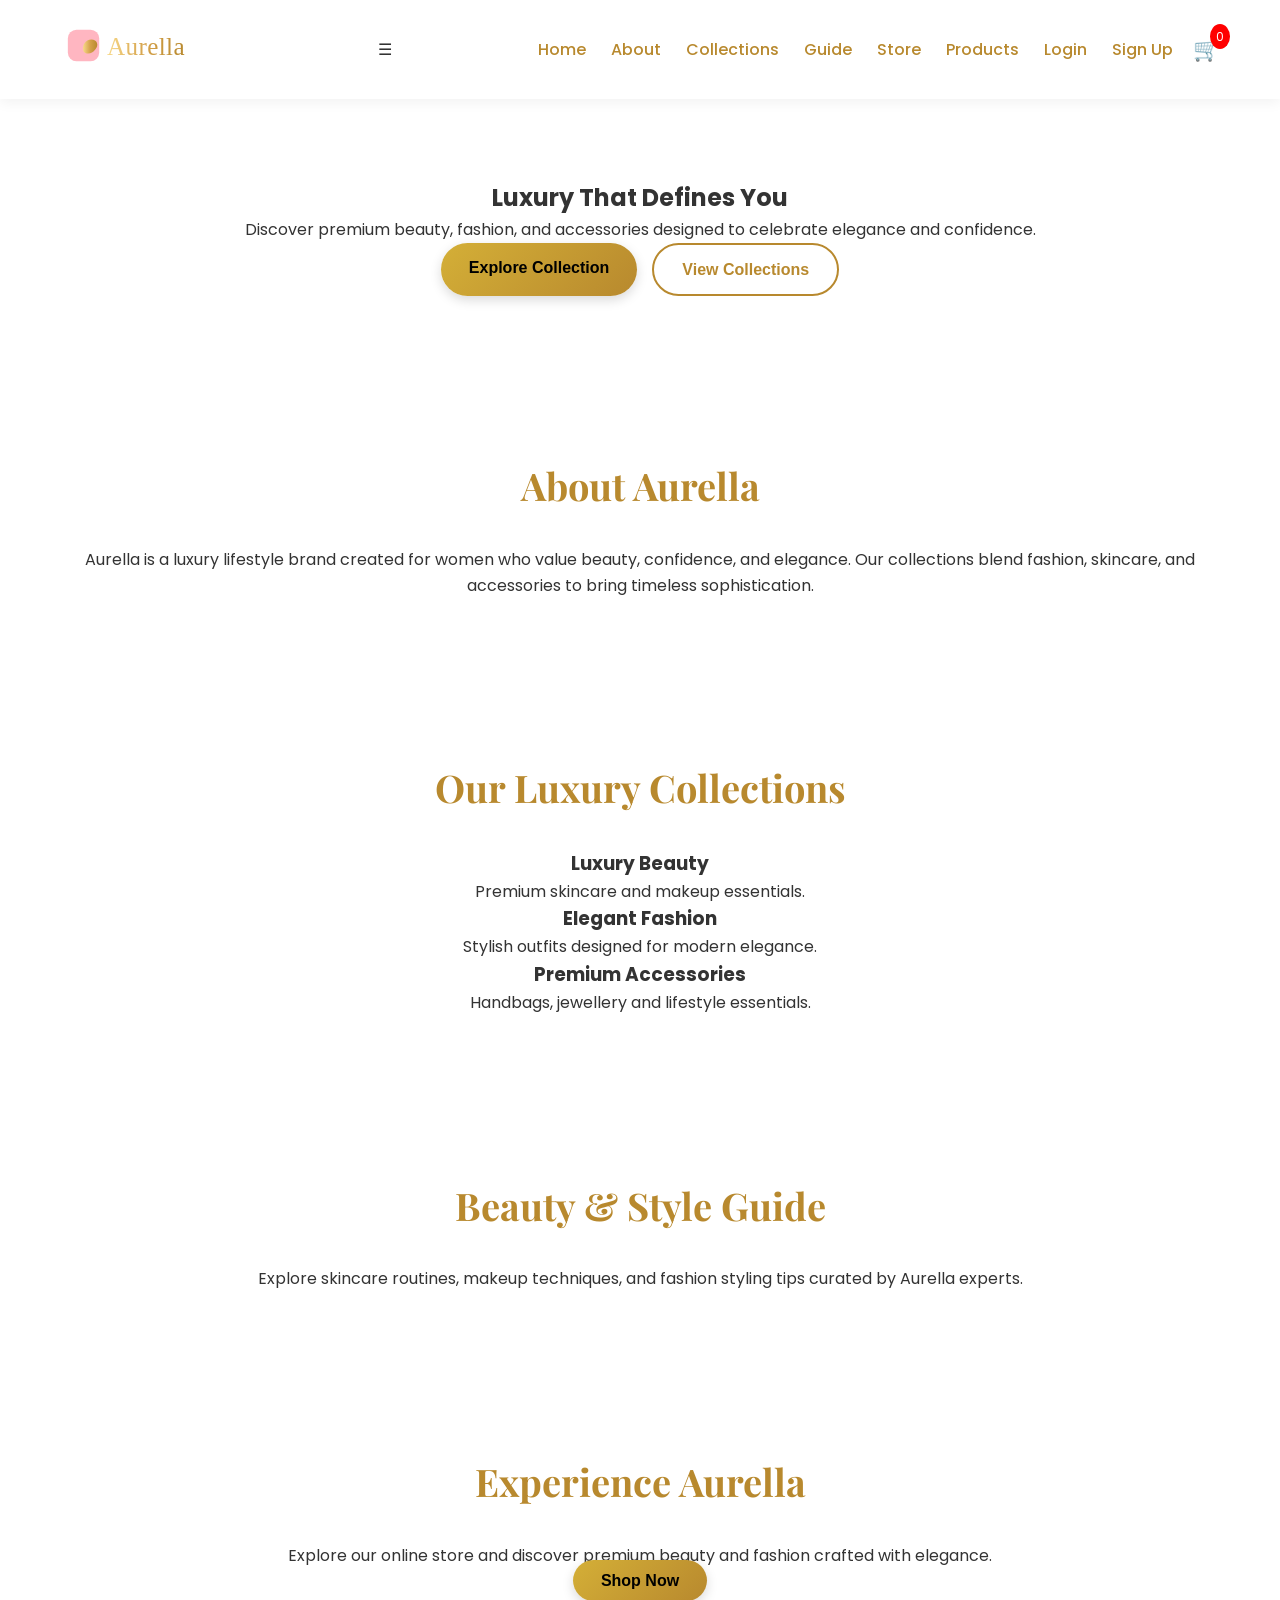
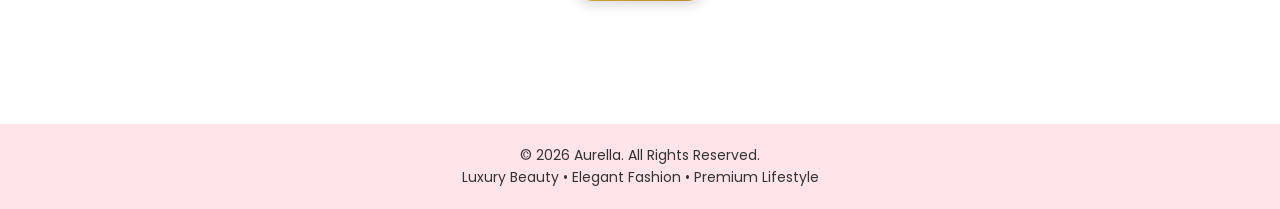
==== commit 251f82a6: "update" ====
--- a/Aurella_Clone/index.html
+++ b/Aurella_Clone/index.html
@@ -1,191 +1,136 @@
 <!doctype html>
 <html lang="en">
+  <head>
+    <meta charset="UTF-8" />
+    <meta name="viewport" content="width=device-width, initial-scale=1.0" />
 
-<head>
+    <title>Aurella | Luxury Redefined</title>
 
-<meta charset="UTF-8">
-<meta name="viewport" content="width=device-width, initial-scale=1.0">
+    <link rel="stylesheet" href="style.css" />
 
-<title>Aurella | Luxury Redefined</title>
+    <link
+      href="https://fonts.googleapis.com/css2?family=Playfair+Display:wght@400;600&family=Poppins:wght@300;400;500&display=swap"
+      rel="stylesheet" />
+  </head>
 
-<link rel="stylesheet" href="style.css">
+  <body>
+    <!-- NAVBAR -->
 
-<link href="https://fonts.googleapis.com/css2?family=Playfair+Display:wght@400;600&family=Poppins:wght@300;400;500&display=swap" rel="stylesheet">
+    <header class="navbar">
+      <div class="logo">
+        <a href="index.html">
+          <img src="aurella_logo_custom.svg" alt="Aurella Logo" />
+        </a>
+      </div>
 
-</head>
+      <div class="menu-icon" onclick="toggleMenu()">☰</div>
 
-<body>
+      <nav id="navLinks">
+        <a href="index.html">Home</a>
+        <a href="#about">About</a>
+        <a href="#collection">Collections</a>
+        <a href="#guide">Guide</a>
+        <a href="#store">Store</a>
+        <a href="product.html">Products</a>
+        <a href="login.html">Login</a>
+        <a href="signup.html">Sign Up</a>
 
+        <div class="cart-icon">
+          🛒
+          <span id="cart-count">0</span>
+        </div>
+      </nav>
+    </header>
 
-<!-- NAVBAR -->
+    <!-- HERO SECTION -->
 
-<header class="navbar">
+    <section class="main">
+      <div class="hero-content reveal">
+        <h1>Luxury That Defines You</h1>
 
-<div class="logo">
-<a href="index.html">
-<img src="aurella_logo_custom.svg" alt="Aurella Logo">
-</a>
-</div>
+        <p>
+          Discover premium beauty, fashion, and accessories designed to
+          celebrate elegance and confidence.
+        </p>
 
-<div class="menu-icon" onclick="toggleMenu()">☰</div>
+        <div class="hero-buttons">
+          <a href="product.html" class="btn"> Explore Collection </a>
 
-<nav id="navLinks">
+          <a href="#collection" class="btn-outline"> View Collections </a>
+        </div>
+      </div>
+    </section>
 
-<a href="index.html">Home</a>
-<a href="#about">About</a>
-<a href="#collection">Collections</a>
-<a href="#guide">Guide</a>
-<a href="#store">Store</a>
-<a href="product.html">Products</a>
-<a href="login.html">Login</a>
-<a href="signup.html">Sign Up</a>
+    <!-- ABOUT -->
 
-<div class="cart-icon">
-🛒
-<span id="cart-count">0</span>
-</div>
+    <section id="about" class="about reveal">
+      <h2>About Aurella</h2>
 
-</nav>
+      <p>
+        Aurella is a luxury lifestyle brand created for women who value beauty,
+        confidence, and elegance. Our collections blend fashion, skincare, and
+        accessories to bring timeless sophistication.
+      </p>
+    </section>
 
-</header>
+    <!-- COLLECTION -->
 
+    <section id="collection" class="collection reveal">
+      <h2>Our Luxury Collections</h2>
 
+      <div class="cards">
+        <div class="card reveal slide-left">
+          <h3>Luxury Beauty</h3>
 
-<!-- HERO SECTION -->
+          <p>Premium skincare and makeup essentials.</p>
+        </div>
 
-<section class="hero">
+        <div class="card reveal">
+          <h3>Elegant Fashion</h3>
 
-<div class="hero-content reveal">
+          <p>Stylish outfits designed for modern elegance.</p>
+        </div>
 
-<h1>Luxury That Defines You</h1>
+        <div class="card reveal slide-right">
+          <h3>Premium Accessories</h3>
 
-<p>
-Discover premium beauty, fashion, and accessories designed
-to celebrate elegance and confidence.
-</p>
+          <p>Handbags, jewellery and lifestyle essentials.</p>
+        </div>
+      </div>
+    </section>
 
-<div class="hero-buttons">
+    <!-- GUIDE -->
 
-<a href="product.html" class="btn">
-Explore Collection
-</a>
+    <section id="guide" class="guide reveal">
+      <h2>Beauty & Style Guide</h2>
 
-<a href="#collection" class="btn-outline">
-View Collections
-</a>
+      <p>
+        Explore skincare routines, makeup techniques, and fashion styling tips
+        curated by Aurella experts.
+      </p>
+    </section>
 
-</div>
+    <!-- STORE -->
 
-</div>
+    <section id="store" class="store reveal">
+      <h2>Experience Aurella</h2>
 
-</section>
+      <p>
+        Explore our online store and discover premium beauty and fashion crafted
+        with elegance.
+      </p>
 
+      <a href="product.html" class="btn"> Shop Now </a>
+    </section>
 
+    <!-- FOOTER -->
 
-<!-- ABOUT -->
+    <footer class="footer">
+      <p>© 2026 Aurella. All Rights Reserved.</p>
 
-<section id="about" class="about reveal">
+      <p>Luxury Beauty • Elegant Fashion • Premium Lifestyle</p>
+    </footer>
 
-<h2>About Aurella</h2>
-
-<p>
-Aurella is a luxury lifestyle brand created for women who value
-beauty, confidence, and elegance. Our collections blend fashion,
-skincare, and accessories to bring timeless sophistication.
-</p>
-
-</section>
-
-
-
-<!-- COLLECTION -->
-
-<section id="collection" class="collection reveal">
-
-<h2>Our Luxury Collections</h2>
-
-<div class="cards">
-
-<div class="card reveal slide-left">
-
-<h3>Luxury Beauty</h3>
-
-<p>Premium skincare and makeup essentials.</p>
-
-</div>
-
-
-<div class="card reveal">
-
-<h3>Elegant Fashion</h3>
-
-<p>Stylish outfits designed for modern elegance.</p>
-
-</div>
-
-
-<div class="card reveal slide-right">
-
-<h3>Premium Accessories</h3>
-
-<p>Handbags, jewellery and lifestyle essentials.</p>
-
-</div>
-
-</div>
-
-</section>
-
-
-
-<!-- GUIDE -->
-
-<section id="guide" class="guide reveal">
-
-<h2>Beauty & Style Guide</h2>
-
-<p>
-Explore skincare routines, makeup techniques,
-and fashion styling tips curated by Aurella experts.
-</p>
-
-</section>
-
-
-
-<!-- STORE -->
-
-<section id="store" class="store reveal">
-
-<h2>Experience Aurella</h2>
-
-<p>
-Explore our online store and discover premium beauty
-and fashion crafted with elegance.
-</p>
-
-<a href="product.html" class="btn">
-Shop Now
-</a>
-
-</section>
-
-
-
-<!-- FOOTER -->
-
-<footer class="footer">
-
-<p>© 2026 Aurella. All Rights Reserved.</p>
-
-<p>Luxury Beauty • Elegant Fashion • Premium Lifestyle</p>
-
-</footer>
-
-
-
-<script src="script.js"></script>
-
-</body>
-
-</html>+    <script src="script.js"></script>
+  </body>
+</html>
--- a/Aurella_Clone/style.css
+++ b/Aurella_Clone/style.css
@@ -1,4 +1,4 @@
-/* ================= GLOBAL ================= */
+/* GLOBAL */
 
 * {
   margin: 0;
@@ -13,7 +13,7 @@
   line-height: 1.6;
 }
 
-/* ================= NAVBAR ================= */
+/* NAVBAR */
 
 .navbar {
   display: flex;
@@ -48,47 +48,121 @@
   color: #d4a14a;
 }
 
-/* ================= HERO ================= */
+/* HERO */
 
 .product-main {
-  min-height: 40vh;
-  background: linear-gradient(to right, #ffe4ea, #fff);
+  min-height: 50vh;
+  background: linear-gradient(to right, #ffe4ea, #ffffff);
   display: flex;
   flex-direction: column;
   justify-content: center;
   align-items: center;
   text-align: center;
+  padding: 40px 20px;
 }
 
 .product-main h1 {
   font-family: "Playfair Display", serif;
-  font-size: 52px;
-  color: #b8892e;
+  font-size: 48px;
+  color: #b8892e;
+  margin-bottom: 15px;
+  letter-spacing: 1px;
 }
 
 .product-main p {
   font-size: 18px;
-  margin-top: 10px;
-}
-
-/* ================= SEARCH ================= */
-
-.search-section {
-  text-align: center;
-  margin: 40px 0;
-}
-
-.search-section input {
-  width: 70%;
-  max-width: 500px;
-  padding: 14px 20px;
+  margin-bottom: 25px;
+  color: #555;
+  max-width: 600px;
+  line-height: 1.6;
+}
+
+/* BUTTONS */
+
+.hero-buttons {
+  display: flex;
+  gap: 15px;
+  justify-content: center;
+  flex-wrap: wrap;
+}
+
+.btn {
+  padding: 12px 28px;
+  background: linear-gradient(135deg, #d4af37, #b8892e);
+  color: #000;
+  text-decoration: none;
   border-radius: 30px;
-  border: 1px solid #d4a14a;
-  font-size: 16px;
-  outline: none;
-}
-
-/* ================= FILTER ================= */
+  font-weight: 600;
+  transition: 0.3s ease;
+  box-shadow: 0 4px 12px rgba(0, 0, 0, 0.15);
+}
+
+.btn:hover {
+  background: #000;
+  color: #fff;
+  transform: translateY(-2px);
+}
+
+.btn-outline {
+  padding: 12px 28px;
+  border: 2px solid #b8892e;
+  color: #b8892e;
+  text-decoration: none;
+  border-radius: 30px;
+  font-weight: 600;
+  transition: 0.3s ease;
+}
+
+.btn-outline:hover {
+  background: #b8892e;
+  color: #fff;
+  transform: translateY(-2px);
+}
+
+/* SEARCH */
+
+.suggestions {
+  position: absolute;
+  width: 100%;
+  background: #fff;
+  border: 1px solid #ddd;
+  max-height: 300px;
+  overflow-y: auto;
+  display: none;
+  z-index: 1000;
+}
+
+.suggestion-item {
+  display: flex;
+  gap: 10px;
+  padding: 10px;
+  cursor: pointer;
+  border-bottom: 1px solid #eee;
+}
+
+.suggestion-item img {
+  width: 45px;
+  height: 45px;
+  object-fit: cover;
+  border-radius: 6px;
+}
+
+.suggestion-info {
+  display: flex;
+  flex-direction: column;
+}
+
+.price {
+  color: green;
+  font-size: 14px;
+}
+
+.rating {
+  color: orange;
+  font-size: 13px;
+}
+
+/* FILTER */
 
 .filter {
   display: flex;
@@ -104,7 +178,7 @@
   border: 1px solid #ccc;
 }
 
-/* ================= SECTION ================= */
+/* SECTION */
 
 section {
   padding: 80px 60px;
@@ -118,7 +192,7 @@
   margin-bottom: 30px;
 }
 
-/* ================= PRODUCT GRID ================= */
+/* PRODUCT GRID */
 
 .product-grid {
   display: grid;
@@ -128,7 +202,7 @@
   margin: auto;
 }
 
-/* ================= PRODUCT CARD ================= */
+/* PRODUCT CARD */
 
 .product-card {
   background: #fff;
@@ -163,14 +237,12 @@
   color: #b8892e;
 }
 
-/* remove link underline inside card */
-
 .product-card a {
   text-decoration: none;
   color: inherit;
 }
 
-/* ================= BUTTON ================= */
+/* BUTTON */
 
 .product-card button {
   margin: 15px 0;
@@ -188,7 +260,7 @@
   transform: scale(1.05);
 }
 
-/* ================= WISHLIST ================= */
+/* WISHLIST */
 
 .wishlist {
   position: absolute;
@@ -206,7 +278,7 @@
   color: red;
 }
 
-/* ================= CART ================= */
+/* CART */
 
 .cart-icon {
   position: relative;
@@ -226,122 +298,7 @@
   font-size: 12px;
 }
 
-/* ================= LOGIN / SIGNUP ================= */
-
-.user {
-  min-height: 80vh;
-  display: flex;
-  flex-direction: column;
-  justify-content: center;
-  align-items: center;
-  background: linear-gradient(to right, #ffe4ea, #fff);
-  padding: 40px 20px;
-}
-
-.user h2 {
-  font-family: "Playfair Display", serif;
-  color: #b8892e;
-  font-size: 36px;
-  margin-bottom: 25px;
-}
-
-.user form {
-  background: #fff;
-  padding: 40px;
-  border-radius: 20px;
-  width: 100%;
-  max-width: 380px;
-  box-shadow: 0 20px 40px rgba(0, 0, 0, 0.08);
-  display: flex;
-  flex-direction: column;
-}
-
-.user input {
-  width: 100%;
-  padding: 12px 16px;
-  margin-bottom: 15px;
-  border-radius: 30px;
-  border: 1px solid #ddd;
-  outline: none;
-  font-size: 14px;
-}
-
-.user input:focus {
-  border-color: #d4a14a;
-}
-
-.user button {
-  width: 100%;
-  padding: 12px;
-  background: #d4a14a;
-  border: none;
-  color: #fff;
-  font-size: 16px;
-  border-radius: 30px;
-  cursor: pointer;
-  transition: 0.3s;
-}
-
-.user button:hover {
-  background: #b8892e;
-}
-
-/* ================= PRODUCT DETAIL ================= */
-
-.product-detail {
-  padding: 80px 60px;
-}
-
-.product-detail-grid {
-  display: grid;
-  grid-template-columns: 1fr 1fr;
-  gap: 50px;
-  max-width: 1000px;
-  margin: auto;
-}
-
-.product-images img {
-  width: 100%;
-  border-radius: 10px;
-}
-
-.thumbs {
-  display: flex;
-  gap: 10px;
-  margin-top: 10px;
-}
-
-.thumbs img {
-  width: 80px;
-  cursor: pointer;
-  border: 1px solid #ddd;
-}
-
-.product-info h1 {
-  font-size: 32px;
-  margin-bottom: 10px;
-}
-
-.price {
-  font-size: 22px;
-  color: #b8892e;
-  margin-bottom: 15px;
-}
-
-.desc {
-  margin-bottom: 20px;
-}
-
-.product-info button {
-  background: #d4a14a;
-  color: white;
-  border: none;
-  padding: 12px 30px;
-  border-radius: 30px;
-  cursor: pointer;
-}
-
-/* ================= FOOTER ================= */
+/* FOOTER */
 
 .footer {
   background: #ffe4ea;
@@ -351,71 +308,27 @@
   margin-top: 50px;
 }
 
-/* ================= MOBILE MENU ================= */
-
-.menu-icon {
-  display: none;
-  font-size: 28px;
-  color: #b8892e;
-  cursor: pointer;
-}
-
-/* ================= TABLET ================= */
+/* RESPONSIVE */
 
 @media (max-width: 992px) {
   section {
     padding: 60px 40px;
   }
-
-  .product-main h1 {
-    font-size: 40px;
-  }
-
-  .product-detail-grid {
-    grid-template-columns: 1fr;
-  }
-}
-
-/* ================= MOBILE ================= */
+}
 
 @media (max-width: 768px) {
   .navbar {
     padding: 15px 25px;
   }
 
-  .menu-icon {
-    display: block;
-  }
-
   nav {
-    position: absolute;
-    top: 70px;
-    right: 0;
-    background: white;
-    width: 100%;
-    text-align: center;
     display: none;
-    flex-direction: column;
-    box-shadow: 0 10px 25px rgba(0, 0, 0, 0.08);
-  }
-
-  nav a {
-    display: block;
-    padding: 15px;
-    margin: 0;
-    border-bottom: 1px solid #f5f5f5;
   }
 
   section {
     padding: 50px 25px;
   }
-
-  .product-main h1 {
-    font-size: 34px;
-  }
-}
-
-/* ================= SMALL PHONES ================= */
+}
 
 @media (max-width: 480px) {
   .product-main h1 {
@@ -425,13 +338,9 @@
   section h2 {
     font-size: 26px;
   }
-
-  .search-section input {
-    width: 90%;
-  }
-}
-
-/* ================= SCROLL ANIMATION ================= */
+}
+
+/* SCROLL ANIMATION */
 
 .reveal {
   opacity: 0;
